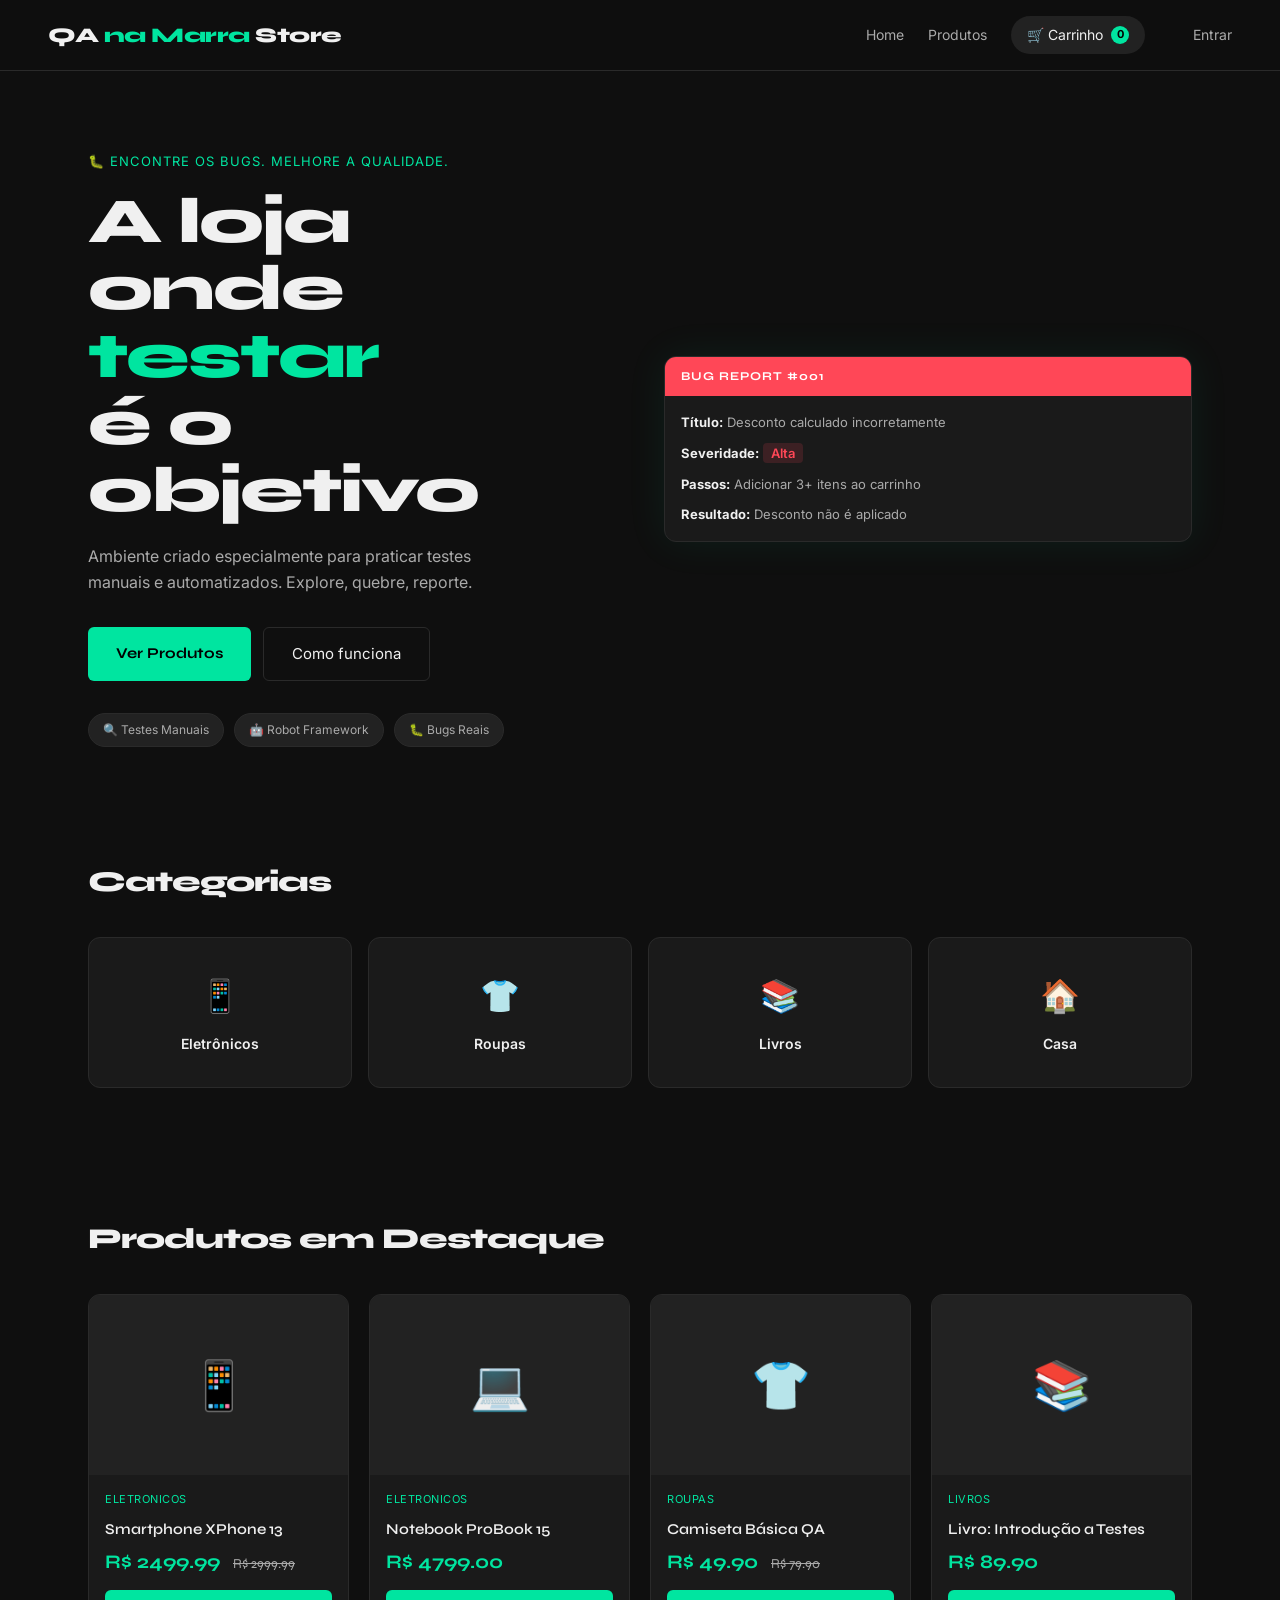
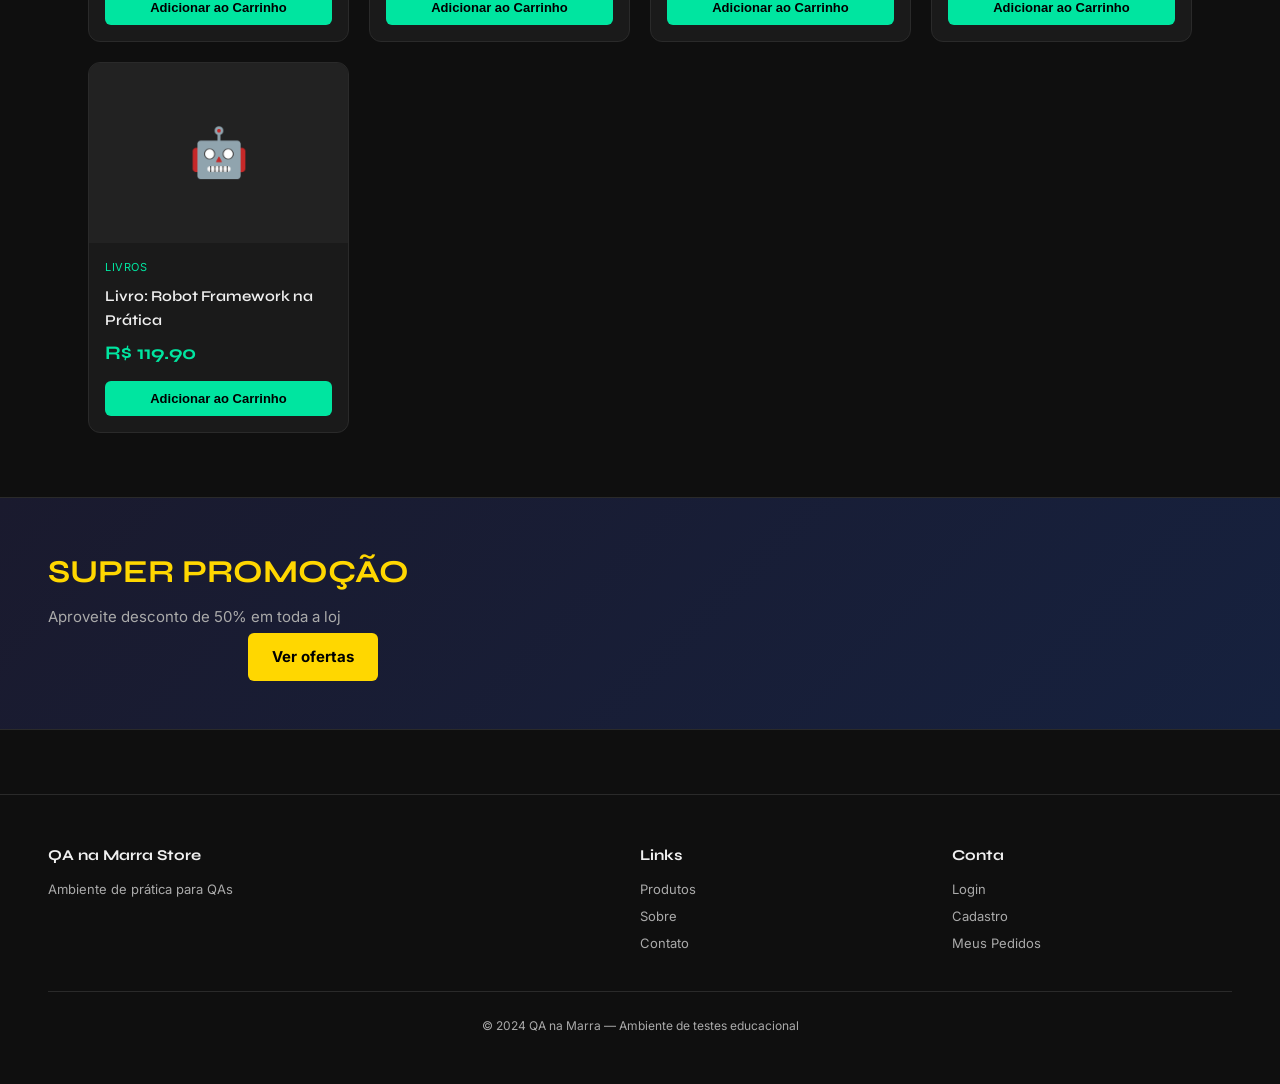
==== pages/index.html @ 7d09a41e "Initial commit: QA na Marra Store project" ====
<!DOCTYPE html>
<html lang="pt-BR">
<head>
  <meta charset="UTF-8" />
  <meta name="viewport" content="width=device-width, initial-scale=1.0"/>
  <title>QA na Marra Store</title>
  <link rel="stylesheet" href="../css/style.css" />
  <link href="https://fonts.googleapis.com/css2?family=Syne:wght@400;600;700;800&family=Inter:wght@300;400;500;600&display=swap" rel="stylesheet"/>
</head>
<body>

<!-- NAVBAR -->
<nav class="navbar">
  <a href="index.html" class="logo">QA <span>na Marra</span> Store</a>
  <div class="nav-links">
    <a href="index.html">Home</a>
    <a href="produtos.html">Produtos</a>
    <a href="carrinho.html" class="cart-link">🛒 Carrinho <span class="cart-count" id="cartCount">0</span></a>
    <span id="navUser"></span>
    <a href="login.html" id="navLogin">Entrar</a>
    <a href="#" id="navLogout" style="display:none" onclick="logout()">Sair</a>
  </div>
</nav>

<!-- HERO -->
<section class="hero">
  <div class="hero-inner">
    <p class="hero-eyebrow">🐛 Encontre os bugs. Melhore a qualidade.</p>
    <h1>A loja onde <em>testar</em><br/>é o objetivo</h1>
    <p class="hero-sub">Ambiente criado especialmente para praticar testes manuais e automatizados. Explore, quebre, reporte.</p>
    <div class="hero-actions">
      <a href="produtos.html" class="btn-primary">Ver Produtos</a>
      <a href="sobre.html" class="btn-ghost">Como funciona</a>
    </div>
    <div class="hero-badges">
      <span>🔍 Testes Manuais</span>
      <span>🤖 Robot Framework</span>
      <span>🐛 Bugs Reais</span>
    </div>
  </div>
  <div class="hero-visual">
    <div class="bug-card">
      <div class="bug-header">BUG REPORT #001</div>
      <div class="bug-body">
        <p><strong>Título:</strong> Desconto calculado incorretamente</p>
        <p><strong>Severidade:</strong> <span class="sev-high">Alta</span></p>
        <p><strong>Passos:</strong> Adicionar 3+ itens ao carrinho</p>
        <p><strong>Resultado:</strong> Desconto não é aplicado</p>
      </div>
    </div>
  </div>
</section>

<!-- CATEGORIAS -->
<section class="section categories-section">
  <h2>Categorias</h2>
  <div class="categories-grid">
    <a href="produtos.html?cat=eletronicos" class="cat-card">
      <span class="cat-icon">📱</span>
      <span>Eletrônicos</span>
    </a>
    <a href="produtos.html?cat=roupas" class="cat-card">
      <span class="cat-icon">👕</span>
      <span>Roupas</span>
    </a>
    <a href="produtos.html?cat=livros" class="cat-card">
      <span class="cat-icon">📚</span>
      <span>Livros</span>
    </a>
    <a href="produtos.html?cat=casa" class="cat-card">
      <span class="cat-icon">🏠</span>
      <span>Casa</span>
    </a>
  </div>
</section>

<!-- PRODUTOS EM DESTAQUE -->
<section class="section">
  <h2>Produtos em Destaque</h2>
  <div class="products-grid" id="featuredProducts"></div>
</section>

<!-- BANNER PROMOÇÃO (bug visual aqui) -->
<section class="promo-banner">
  <div class="promo-inner">
    <h3>SUPER PROMOÇÃO</h3>
    <!-- BUG: texto cortado e botão fora do lugar -->
    <p>Aproveite desconto de 50% em toda a loj</p>
    <a href="produtos.html" class="btn-promo" style="margin-top:-20px; margin-left:200px;">Ver ofertas</a>
  </div>
</section>

<!-- FOOTER -->
<footer class="footer">
  <div class="footer-inner">
    <div>
      <strong>QA na Marra Store</strong>
      <p>Ambiente de prática para QAs</p>
    </div>
    <div>
      <strong>Links</strong>
      <a href="produtos.html">Produtos</a>
      <a href="sobre.html">Sobre</a>
      <a href="contato.html">Contato</a>
    </div>
    <div>
      <strong>Conta</strong>
      <a href="login.html">Login</a>
      <a href="cadastro.html">Cadastro</a>
      <a href="pedidos.html">Meus Pedidos</a>
    </div>
  </div>
  <p class="footer-copy">© 2024 QA na Marra — Ambiente de testes educacional</p>
</footer>

<script src="../js/data.js"></script>
<script src="../js/app.js"></script>
<script>
  renderFeaturedProducts();
  updateCartCount();
  updateNav();
</script>
</body>
</html>
---- css/style.css ----
/* ===== TOKENS ===== */
:root {
  --bg: #0f0f0f;
  --bg2: #181818;
  --bg3: #222222;
  --accent: #00e5a0;
  --accent2: #ff4757;
  --text: #f0f0f0;
  --text2: #aaaaaa;
  --border: #2a2a2a;
  --card: #1a1a1a;
  --font-display: 'Syne', sans-serif;
  --font-body: 'Inter', sans-serif;
  --radius: 12px;
  --radius-sm: 6px;
}

* { margin: 0; padding: 0; box-sizing: border-box; }

body {
  background: var(--bg);
  color: var(--text);
  font-family: var(--font-body);
  font-size: 15px;
  line-height: 1.6;
}

a { color: inherit; text-decoration: none; }

/* ===== NAVBAR ===== */
.navbar {
  display: flex;
  justify-content: space-between;
  align-items: center;
  padding: 16px 48px;
  background: rgba(15,15,15,0.95);
  backdrop-filter: blur(12px);
  border-bottom: 1px solid var(--border);
  position: sticky;
  top: 0;
  z-index: 100;
}

.logo {
  font-family: var(--font-display);
  font-weight: 800;
  font-size: 1.3rem;
  letter-spacing: -0.5px;
}
.logo span { color: var(--accent); }

.nav-links {
  display: flex;
  align-items: center;
  gap: 24px;
  font-size: 14px;
}

.nav-links a { color: var(--text2); transition: color 0.2s; }
.nav-links a:hover { color: var(--accent); }

.cart-link {
  background: var(--bg3);
  padding: 8px 16px;
  border-radius: 999px;
  display: flex;
  align-items: center;
  gap: 8px;
  color: var(--text) !important;
}

.cart-count {
  background: var(--accent);
  color: #000;
  font-weight: 700;
  font-size: 11px;
  width: 18px;
  height: 18px;
  border-radius: 50%;
  display: flex;
  align-items: center;
  justify-content: center;
}

/* ===== HERO ===== */
.hero {
  display: grid;
  grid-template-columns: 1fr 1fr;
  gap: 48px;
  padding: 80px 48px;
  min-height: 80vh;
  align-items: center;
  max-width: 1200px;
  margin: 0 auto;
}

.hero-eyebrow {
  font-size: 13px;
  color: var(--accent);
  letter-spacing: 1px;
  text-transform: uppercase;
  margin-bottom: 16px;
}

.hero h1 {
  font-family: var(--font-display);
  font-size: clamp(2.5rem, 5vw, 4rem);
  font-weight: 800;
  line-height: 1.05;
  letter-spacing: -2px;
  margin-bottom: 20px;
}

.hero h1 em {
  font-style: normal;
  color: var(--accent);
  position: relative;
}

.hero-sub {
  color: var(--text2);
  font-size: 1rem;
  max-width: 440px;
  margin-bottom: 32px;
}

.hero-actions {
  display: flex;
  gap: 12px;
  margin-bottom: 32px;
}

.btn-primary {
  background: var(--accent);
  color: #000;
  font-weight: 700;
  font-family: var(--font-display);
  padding: 14px 28px;
  border-radius: var(--radius-sm);
  transition: opacity 0.2s;
  border: none;
  cursor: pointer;
  font-size: 15px;
  display: inline-block;
}
.btn-primary:hover { opacity: 0.85; }

.btn-ghost {
  border: 1px solid var(--border);
  color: var(--text);
  padding: 14px 28px;
  border-radius: var(--radius-sm);
  transition: border-color 0.2s;
  font-size: 15px;
}
.btn-ghost:hover { border-color: var(--accent); color: var(--accent); }

.hero-badges {
  display: flex;
  gap: 10px;
  flex-wrap: wrap;
}
.hero-badges span {
  font-size: 12px;
  background: var(--bg3);
  border: 1px solid var(--border);
  padding: 6px 14px;
  border-radius: 999px;
  color: var(--text2);
}

/* BUG CARD */
.bug-card {
  background: var(--card);
  border: 1px solid var(--border);
  border-radius: var(--radius);
  overflow: hidden;
  font-size: 13px;
  box-shadow: 0 0 40px rgba(0,229,160,0.08);
}
.bug-header {
  background: var(--accent2);
  color: white;
  font-family: var(--font-display);
  font-weight: 700;
  padding: 10px 16px;
  font-size: 12px;
  letter-spacing: 1px;
}
.bug-body {
  padding: 16px;
  display: flex;
  flex-direction: column;
  gap: 10px;
}
.bug-body p { color: var(--text2); }
.bug-body strong { color: var(--text); }
.sev-high {
  background: rgba(255,71,87,0.15);
  color: var(--accent2);
  padding: 2px 8px;
  border-radius: 4px;
  font-weight: 600;
}

/* ===== SECTIONS ===== */
.section {
  padding: 64px 48px;
  max-width: 1200px;
  margin: 0 auto;
}

.section h2 {
  font-family: var(--font-display);
  font-weight: 800;
  font-size: 1.8rem;
  letter-spacing: -1px;
  margin-bottom: 32px;
}

/* CATEGORIES */
.categories-section { padding-top: 32px; }
.categories-grid {
  display: grid;
  grid-template-columns: repeat(4, 1fr);
  gap: 16px;
}

.cat-card {
  background: var(--card);
  border: 1px solid var(--border);
  border-radius: var(--radius);
  padding: 32px 16px;
  text-align: center;
  display: flex;
  flex-direction: column;
  align-items: center;
  gap: 12px;
  transition: border-color 0.2s, transform 0.2s;
  cursor: pointer;
}
.cat-card:hover { border-color: var(--accent); transform: translateY(-4px); }
.cat-icon { font-size: 2rem; }
.cat-card span:last-child { font-weight: 600; font-size: 14px; }

/* PRODUCTS GRID */
.products-grid {
  display: grid;
  grid-template-columns: repeat(auto-fill, minmax(240px, 1fr));
  gap: 20px;
}

.product-card {
  background: var(--card);
  border: 1px solid var(--border);
  border-radius: var(--radius);
  overflow: hidden;
  transition: border-color 0.2s, transform 0.2s;
  cursor: pointer;
}
.product-card:hover { border-color: var(--accent); transform: translateY(-4px); }

.product-img {
  width: 100%;
  height: 180px;
  object-fit: cover;
  background: var(--bg3);
  display: flex;
  align-items: center;
  justify-content: center;
  font-size: 3rem;
}

.product-info { padding: 16px; }
.product-name {
  font-weight: 600;
  font-size: 15px;
  margin-bottom: 6px;
  font-family: var(--font-display);
}
.product-cat {
  font-size: 11px;
  color: var(--accent);
  text-transform: uppercase;
  letter-spacing: 0.5px;
  margin-bottom: 8px;
}
.product-price {
  font-size: 1.2rem;
  font-weight: 700;
  color: var(--accent);
  font-family: var(--font-display);
  margin-bottom: 12px;
}
.product-price .old-price {
  font-size: 0.85rem;
  color: var(--text2);
  text-decoration: line-through;
  font-weight: 400;
  margin-left: 8px;
}

.btn-add-cart {
  width: 100%;
  background: var(--accent);
  color: #000;
  font-weight: 700;
  padding: 10px;
  border: none;
  border-radius: var(--radius-sm);
  cursor: pointer;
  font-size: 13px;
  transition: opacity 0.2s;
}
.btn-add-cart:hover { opacity: 0.85; }

/* PROMO BANNER - com bugs visuais propositais */
.promo-banner {
  background: linear-gradient(135deg, #1a1a2e, #16213e);
  border-top: 1px solid var(--border);
  border-bottom: 1px solid var(--border);
  padding: 48px;
  overflow: hidden; /* bug: botão vai ficar cortado */
}
.promo-inner {
  max-width: 1200px;
  margin: 0 auto;
}
.promo-inner h3 {
  font-family: var(--font-display);
  font-size: 2rem;
  color: #ffd700;
  margin-bottom: 8px;
}
.promo-inner p { color: var(--text2); margin-bottom: 16px; }
.btn-promo {
  display: inline-block;
  background: #ffd700;
  color: #000;
  font-weight: 700;
  padding: 12px 24px;
  border-radius: var(--radius-sm);
}

/* ===== FORMS ===== */
.form-page {
  min-height: 80vh;
  display: flex;
  align-items: center;
  justify-content: center;
  padding: 48px;
}

.form-card {
  background: var(--card);
  border: 1px solid var(--border);
  border-radius: var(--radius);
  padding: 40px;
  width: 100%;
  max-width: 420px;
}

.form-card h2 {
  font-family: var(--font-display);
  font-size: 1.8rem;
  font-weight: 800;
  letter-spacing: -1px;
  margin-bottom: 8px;
}

.form-card p { color: var(--text2); margin-bottom: 28px; font-size: 14px; }

.form-group {
  margin-bottom: 16px;
}

.form-group label {
  display: block;
  font-size: 13px;
  font-weight: 500;
  margin-bottom: 6px;
  color: var(--text2);
}

.form-group input,
.form-group select,
.form-group textarea {
  width: 100%;
  background: var(--bg3);
  border: 1px solid var(--border);
  border-radius: var(--radius-sm);
  padding: 12px 14px;
  color: var(--text);
  font-family: var(--font-body);
  font-size: 14px;
  outline: none;
  transition: border-color 0.2s;
}

.form-group input:focus,
.form-group select:focus {
  border-color: var(--accent);
}

.form-btn {
  width: 100%;
  background: var(--accent);
  color: #000;
  font-weight: 700;
  font-family: var(--font-display);
  padding: 14px;
  border: none;
  border-radius: var(--radius-sm);
  cursor: pointer;
  font-size: 15px;
  margin-top: 8px;
  transition: opacity 0.2s;
}
.form-btn:hover { opacity: 0.85; }

.form-link {
  text-align: center;
  margin-top: 20px;
  font-size: 13px;
  color: var(--text2);
}
.form-link a { color: var(--accent); }

.form-error {
  background: rgba(255,71,87,0.1);
  border: 1px solid rgba(255,71,87,0.3);
  color: var(--accent2);
  padding: 10px 14px;
  border-radius: var(--radius-sm);
  font-size: 13px;
  margin-bottom: 16px;
  display: none;
}

.form-success {
  background: rgba(0,229,160,0.1);
  border: 1px solid rgba(0,229,160,0.3);
  color: var(--accent);
  padding: 10px 14px;
  border-radius: var(--radius-sm);
  font-size: 13px;
  margin-bottom: 16px;
  display: none;
}

/* ===== CART ===== */
.cart-page {
  max-width: 1000px;
  margin: 0 auto;
  padding: 48px;
}

.cart-page h1 {
  font-family: var(--font-display);
  font-size: 2rem;
  font-weight: 800;
  letter-spacing: -1px;
  margin-bottom: 32px;
}

.cart-table {
  width: 100%;
  border-collapse: collapse;
}

.cart-table th {
  text-align: left;
  padding: 12px 16px;
  border-bottom: 1px solid var(--border);
  color: var(--text2);
  font-size: 13px;
  font-weight: 500;
}

.cart-table td {
  padding: 16px;
  border-bottom: 1px solid var(--border);
  vertical-align: middle;
}

.cart-item-name { font-weight: 600; }
.cart-item-price { color: var(--accent); font-weight: 600; }

.qty-control {
  display: flex;
  align-items: center;
  gap: 10px;
}

.qty-btn {
  background: var(--bg3);
  border: 1px solid var(--border);
  color: var(--text);
  width: 30px;
  height: 30px;
  border-radius: var(--radius-sm);
  cursor: pointer;
  font-size: 16px;
  display: flex;
  align-items: center;
  justify-content: center;
}

.btn-remove {
  background: none;
  border: none;
  color: var(--accent2);
  cursor: pointer;
  font-size: 18px;
}

.cart-summary {
  background: var(--card);
  border: 1px solid var(--border);
  border-radius: var(--radius);
  padding: 24px;
  margin-top: 24px;
}

.cart-summary-row {
  display: flex;
  justify-content: space-between;
  margin-bottom: 12px;
  font-size: 14px;
}

.cart-summary-row.total {
  font-family: var(--font-display);
  font-weight: 800;
  font-size: 1.2rem;
  border-top: 1px solid var(--border);
  padding-top: 12px;
  margin-top: 4px;
}

/* ===== PRODUTO DETALHE ===== */
.product-detail {
  display: grid;
  grid-template-columns: 1fr 1fr;
  gap: 48px;
  max-width: 1000px;
  margin: 0 auto;
  padding: 48px;
  align-items: start;
}

.product-detail-img {
  background: var(--card);
  border: 1px solid var(--border);
  border-radius: var(--radius);
  height: 360px;
  display: flex;
  align-items: center;
  justify-content: center;
  font-size: 6rem;
}

.product-detail-info h1 {
  font-family: var(--font-display);
  font-size: 1.8rem;
  font-weight: 800;
  letter-spacing: -1px;
  margin-bottom: 8px;
}

.product-detail-price {
  font-family: var(--font-display);
  font-size: 2rem;
  font-weight: 800;
  color: var(--accent);
  margin: 16px 0;
}

.product-detail-desc {
  color: var(--text2);
  font-size: 14px;
  margin-bottom: 24px;
  line-height: 1.8;
}

.qty-selector {
  display: flex;
  align-items: center;
  gap: 12px;
  margin-bottom: 20px;
}

.qty-selector label { font-size: 13px; color: var(--text2); }
.qty-selector input {
  width: 60px;
  text-align: center;
  background: var(--bg3);
  border: 1px solid var(--border);
  border-radius: var(--radius-sm);
  padding: 8px;
  color: var(--text);
  font-size: 14px;
}

/* ===== ADMIN ===== */
.admin-layout {
  display: grid;
  grid-template-columns: 220px 1fr;
  min-height: 100vh;
}

.admin-sidebar {
  background: var(--bg2);
  border-right: 1px solid var(--border);
  padding: 32px 0;
}

.admin-sidebar .logo {
  display: block;
  padding: 0 24px 24px;
  border-bottom: 1px solid var(--border);
  margin-bottom: 16px;
}

.admin-nav a {
  display: block;
  padding: 12px 24px;
  color: var(--text2);
  font-size: 14px;
  transition: background 0.2s, color 0.2s;
}
.admin-nav a:hover, .admin-nav a.active {
  background: var(--bg3);
  color: var(--accent);
  border-left: 3px solid var(--accent);
}

.admin-content {
  padding: 40px;
  overflow-y: auto;
}

.admin-content h1 {
  font-family: var(--font-display);
  font-size: 1.8rem;
  font-weight: 800;
  letter-spacing: -1px;
  margin-bottom: 32px;
}

.stats-grid {
  display: grid;
  grid-template-columns: repeat(4, 1fr);
  gap: 16px;
  margin-bottom: 32px;
}

.stat-card {
  background: var(--card);
  border: 1px solid var(--border);
  border-radius: var(--radius);
  padding: 20px;
}

.stat-value {
  font-family: var(--font-display);
  font-size: 1.8rem;
  font-weight: 800;
  color: var(--accent);
}

.stat-label {
  font-size: 12px;
  color: var(--text2);
  margin-top: 4px;
}

.admin-table {
  width: 100%;
  border-collapse: collapse;
  background: var(--card);
  border-radius: var(--radius);
  overflow: hidden;
  border: 1px solid var(--border);
}

.admin-table th {
  background: var(--bg3);
  padding: 12px 16px;
  text-align: left;
  font-size: 12px;
  color: var(--text2);
  text-transform: uppercase;
  letter-spacing: 0.5px;
}

.admin-table td {
  padding: 14px 16px;
  border-bottom: 1px solid var(--border);
  font-size: 13px;
}

.admin-table tr:last-child td { border-bottom: none; }

.badge {
  display: inline-block;
  padding: 3px 10px;
  border-radius: 999px;
  font-size: 11px;
  font-weight: 600;
}
.badge-green { background: rgba(0,229,160,0.15); color: var(--accent); }
.badge-red { background: rgba(255,71,87,0.15); color: var(--accent2); }
.badge-yellow { background: rgba(255,215,0,0.15); color: #ffd700; }

.btn-sm {
  padding: 6px 12px;
  border-radius: var(--radius-sm);
  font-size: 12px;
  font-weight: 600;
  cursor: pointer;
  border: none;
  transition: opacity 0.2s;
}
.btn-sm:hover { opacity: 0.8; }
.btn-edit { background: var(--bg3); color: var(--text); border: 1px solid var(--border); }
.btn-delete { background: rgba(255,71,87,0.15); color: var(--accent2); }

/* ===== PEDIDOS ===== */
.orders-page {
  max-width: 900px;
  margin: 0 auto;
  padding: 48px;
}
.orders-page h1 {
  font-family: var(--font-display);
  font-size: 2rem;
  font-weight: 800;
  letter-spacing: -1px;
  margin-bottom: 32px;
}

.order-card {
  background: var(--card);
  border: 1px solid var(--border);
  border-radius: var(--radius);
  padding: 20px;
  margin-bottom: 16px;
}

.order-header {
  display: flex;
  justify-content: space-between;
  align-items: center;
  margin-bottom: 12px;
}

.order-id { font-family: var(--font-display); font-weight: 700; }
.order-items { color: var(--text2); font-size: 13px; }
.order-total { color: var(--accent); font-weight: 700; font-family: var(--font-display); }

/* ===== ALERT / TOAST ===== */
.toast {
  position: fixed;
  bottom: 24px;
  right: 24px;
  background: var(--accent);
  color: #000;
  font-weight: 700;
  padding: 14px 20px;
  border-radius: var(--radius);
  font-size: 14px;
  z-index: 999;
  transform: translateY(100px);
  opacity: 0;
  transition: all 0.3s;
}
.toast.show { transform: translateY(0); opacity: 1; }

/* ===== PAGE HEADER ===== */
.page-header {
  border-bottom: 1px solid var(--border);
  padding: 40px 48px 32px;
  max-width: 1200px;
  margin: 0 auto;
}
.page-header h1 {
  font-family: var(--font-display);
  font-size: 2rem;
  font-weight: 800;
  letter-spacing: -1px;
}
.page-header p { color: var(--text2); font-size: 14px; margin-top: 6px; }

/* ===== FOOTER ===== */
.footer {
  border-top: 1px solid var(--border);
  padding: 48px;
  margin-top: 64px;
}
.footer-inner {
  display: grid;
  grid-template-columns: 2fr 1fr 1fr;
  gap: 32px;
  max-width: 1200px;
  margin: 0 auto 32px;
}
.footer-inner strong {
  display: block;
  font-family: var(--font-display);
  margin-bottom: 12px;
}
.footer-inner a {
  display: block;
  color: var(--text2);
  font-size: 13px;
  margin-bottom: 6px;
  transition: color 0.2s;
}
.footer-inner a:hover { color: var(--accent); }
.footer-inner p { color: var(--text2); font-size: 13px; }
.footer-copy {
  text-align: center;
  color: var(--text2);
  font-size: 12px;
  max-width: 1200px;
  margin: 0 auto;
  border-top: 1px solid var(--border);
  padding-top: 24px;
}

/* ===== EMPTY STATE ===== */
.empty-state {
  text-align: center;
  padding: 64px 24px;
  color: var(--text2);
}
.empty-state .empty-icon { font-size: 3rem; margin-bottom: 16px; }
.empty-state h3 {
  font-family: var(--font-display);
  font-size: 1.3rem;
  color: var(--text);
  margin-bottom: 8px;
}

/* ===== SEARCH BAR ===== */
.search-bar {
  display: flex;
  gap: 10px;
  margin-bottom: 24px;
}
.search-bar input {
  flex: 1;
  background: var(--bg3);
  border: 1px solid var(--border);
  border-radius: var(--radius-sm);
  padding: 12px 16px;
  color: var(--text);
  font-size: 14px;
  outline: none;
}
.search-bar input:focus { border-color: var(--accent); }
.search-bar button {
  background: var(--accent);
  color: #000;
  font-weight: 700;
  padding: 12px 20px;
  border: none;
  border-radius: var(--radius-sm);
  cursor: pointer;
}

/* CHECKOUT */
.checkout-page {
  display: grid;
  grid-template-columns: 1fr 380px;
  gap: 32px;
  max-width: 1100px;
  margin: 0 auto;
  padding: 48px;
}

.checkout-form h2 {
  font-family: var(--font-display);
  font-weight: 800;
  font-size: 1.4rem;
  letter-spacing: -0.5px;
  margin-bottom: 20px;
}

.checkout-summary {
  background: var(--card);
  border: 1px solid var(--border);
  border-radius: var(--radius);
  padding: 24px;
  height: fit-content;
  position: sticky;
  top: 80px;
}

.checkout-summary h3 {
  font-family: var(--font-display);
  font-weight: 700;
  margin-bottom: 16px;
}

.summary-item {
  display: flex;
  justify-content: space-between;
  font-size: 13px;
  margin-bottom: 10px;
  color: var(--text2);
}

.summary-divider { border: none; border-top: 1px solid var(--border); margin: 12px 0; }

.summary-total {
  display: flex;
  justify-content: space-between;
  font-family: var(--font-display);
  font-weight: 800;
  font-size: 1.1rem;
  color: var(--accent);
}

/* RESPONSIVE */
@media (max-width: 768px) {
  .navbar { padding: 12px 20px; }
  .hero { grid-template-columns: 1fr; padding: 40px 20px; }
  .hero-visual { display: none; }
  .categories-grid { grid-template-columns: repeat(2, 1fr); }
  .section { padding: 40px 20px; }
  .stats-grid { grid-template-columns: repeat(2, 1fr); }
  .admin-layout { grid-template-columns: 1fr; }
  .admin-sidebar { display: none; }
  .product-detail { grid-template-columns: 1fr; padding: 24px; }
  .checkout-page { grid-template-columns: 1fr; padding: 24px; }
  .footer-inner { grid-template-columns: 1fr; }
  .cart-page, .orders-page { padding: 24px 16px; }
}
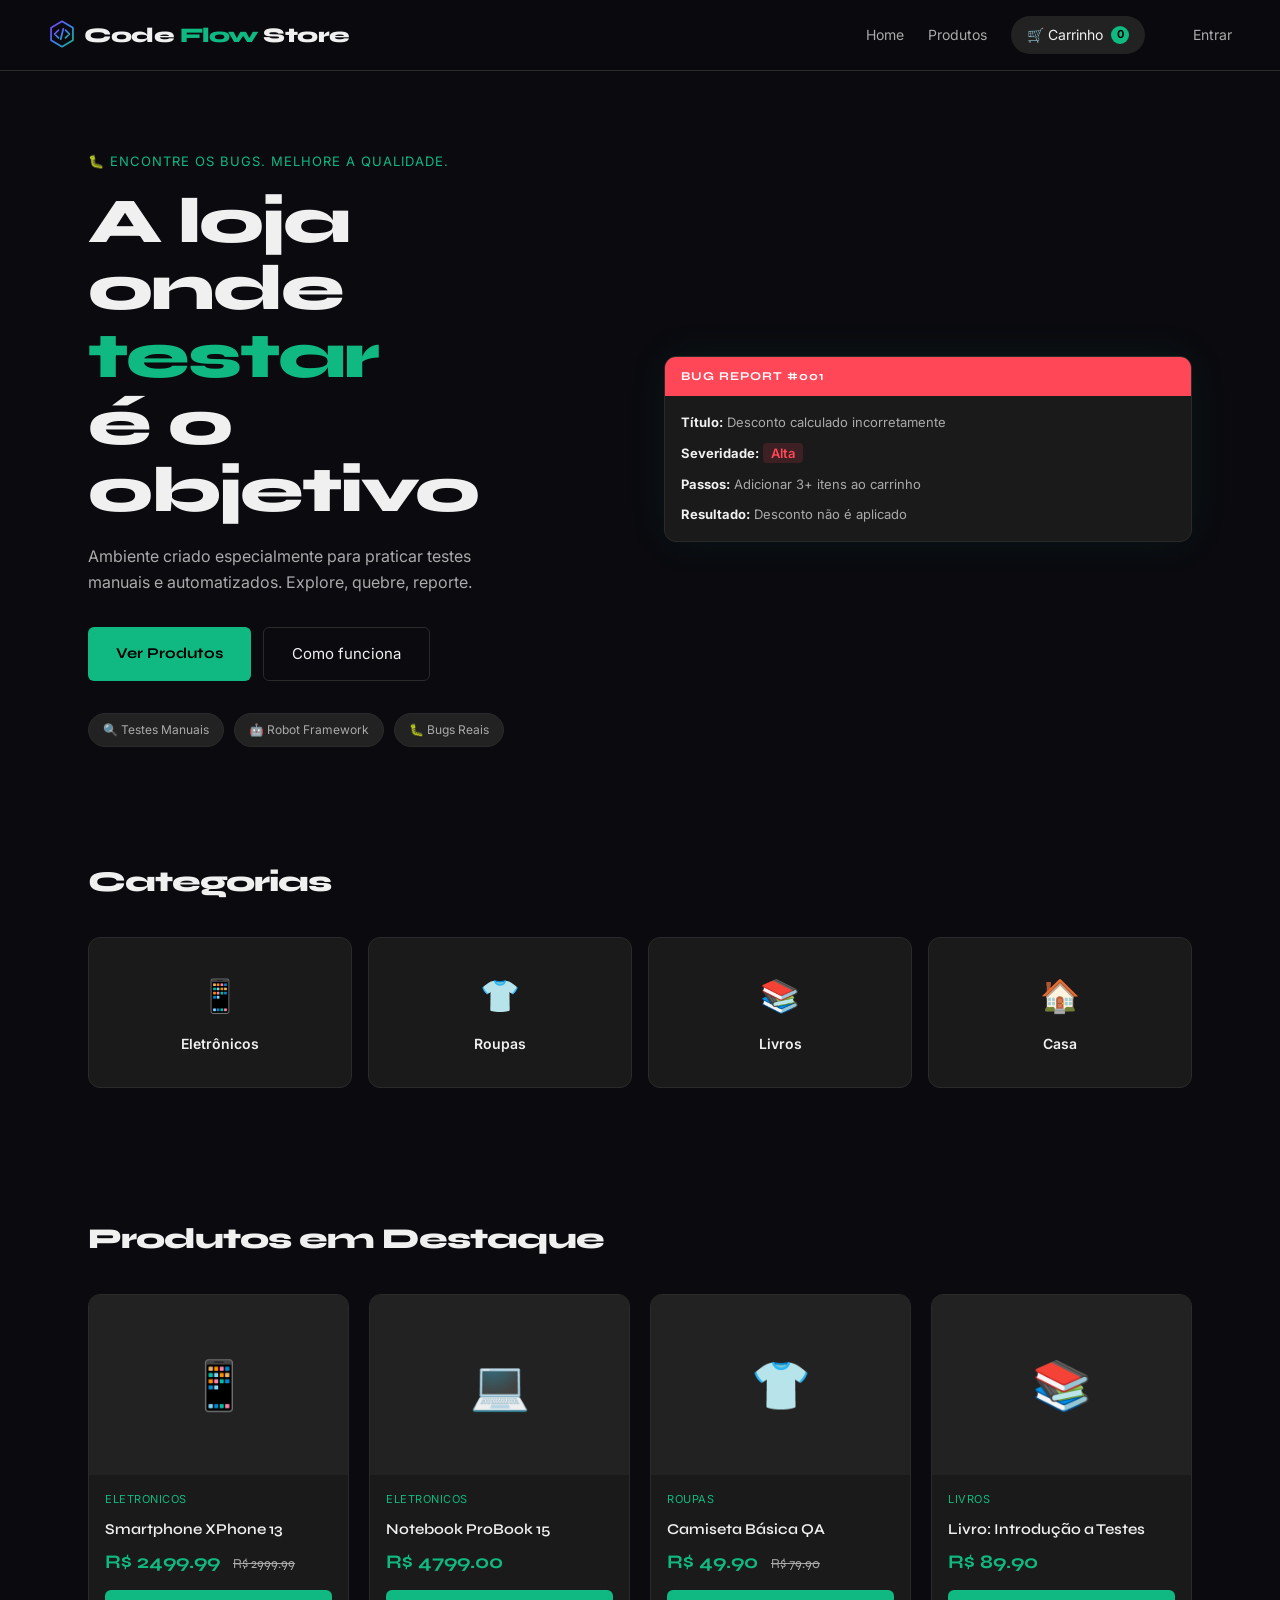
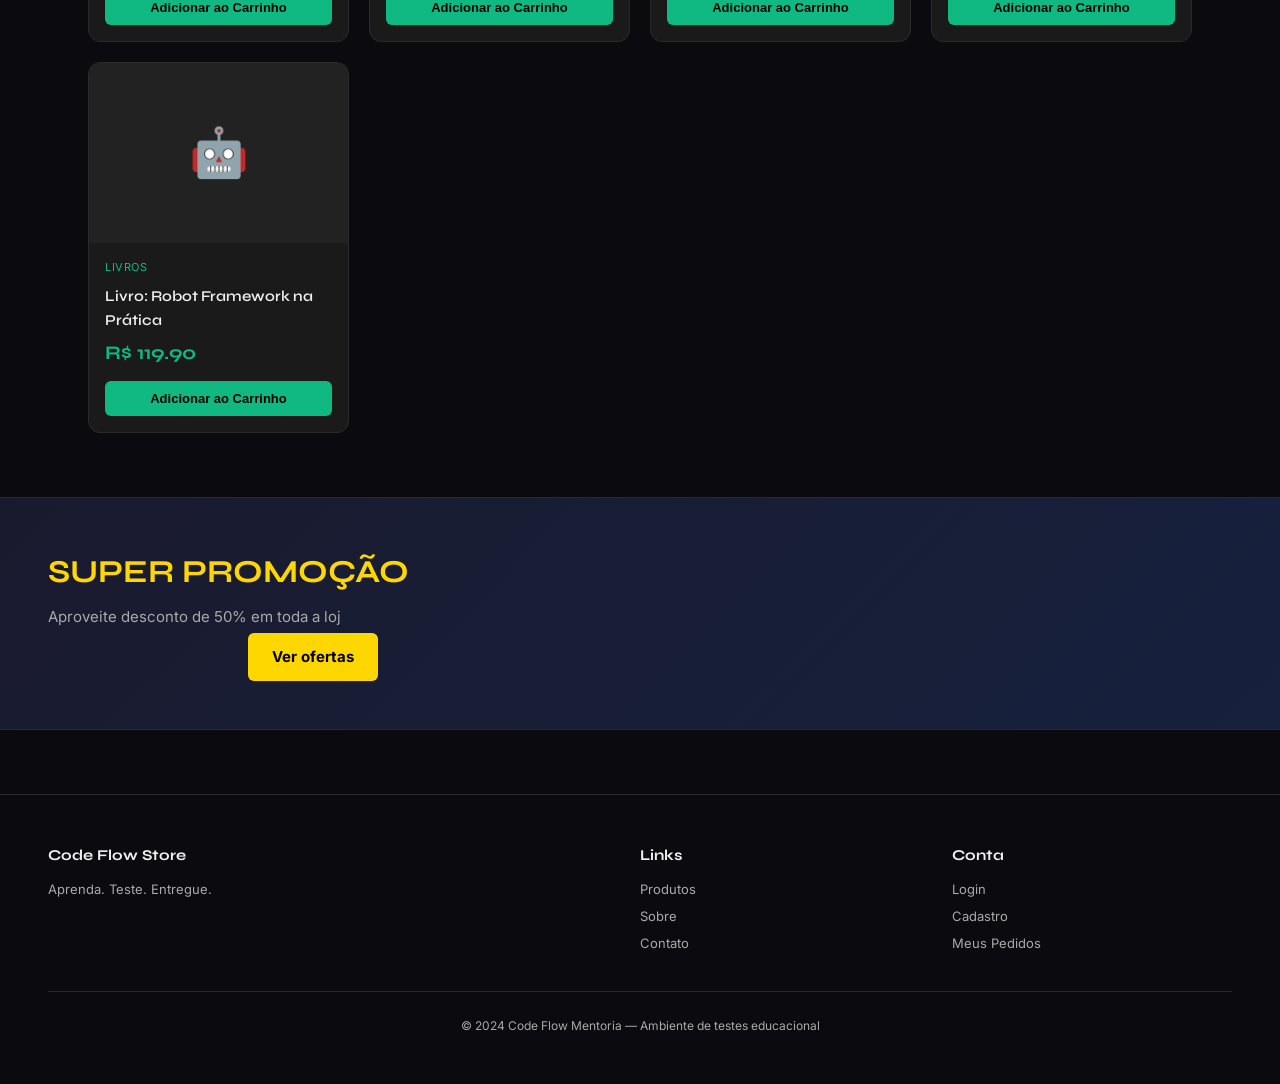
==== commit dd3623d0: "Troca a marca para Code Flow Store / Code Flow Mentoria Atualiza nome, títulos, rodapé, e-mail do ad" ====
--- a/pages/index.html
+++ b/pages/index.html
@@ -3,7 +3,7 @@
 <head>
   <meta charset="UTF-8" />
   <meta name="viewport" content="width=device-width, initial-scale=1.0"/>
-  <title>QA na Marra Store</title>
+  <title>Code Flow Store</title>
   <link rel="stylesheet" href="../css/style.css" />
   <link href="https://fonts.googleapis.com/css2?family=Syne:wght@400;600;700;800&family=Inter:wght@300;400;500;600&display=swap" rel="stylesheet"/>
 </head>
@@ -11,26 +11,26 @@
 
 <!-- NAVBAR -->
 <nav class="navbar">
-  <a href="index.html" class="logo">QA <span>na Marra</span> Store</a>
+  <a data-testid="nav-logo" href="index.html" class="logo"><img class="logo-icon" src="../img/logo.svg" alt=""/>Code <span>Flow</span> Store</a>
   <div class="nav-links">
-    <a href="index.html">Home</a>
-    <a href="produtos.html">Produtos</a>
-    <a href="carrinho.html" class="cart-link">🛒 Carrinho <span class="cart-count" id="cartCount">0</span></a>
-    <span id="navUser"></span>
-    <a href="login.html" id="navLogin">Entrar</a>
-    <a href="#" id="navLogout" style="display:none" onclick="logout()">Sair</a>
+    <a data-testid="nav-home" href="index.html">Home</a>
+    <a data-testid="nav-products" href="produtos.html">Produtos</a>
+    <a data-testid="nav-cart" href="carrinho.html" class="cart-link">🛒 Carrinho <span data-testid="cart-count" class="cart-count" id="cartCount">0</span></a>
+    <span data-testid="nav-user-name" id="navUser"></span>
+    <a data-testid="nav-login" href="login.html" id="navLogin">Entrar</a>
+    <a data-testid="nav-logout" href="#" id="navLogout" style="display:none" onclick="logout()">Sair</a>
   </div>
 </nav>
 
 <!-- HERO -->
-<section class="hero">
+<section data-testid="hero" class="hero">
   <div class="hero-inner">
     <p class="hero-eyebrow">🐛 Encontre os bugs. Melhore a qualidade.</p>
-    <h1>A loja onde <em>testar</em><br/>é o objetivo</h1>
+    <h1 data-testid="hero-title">A loja onde <em>testar</em><br/>é o objetivo</h1>
     <p class="hero-sub">Ambiente criado especialmente para praticar testes manuais e automatizados. Explore, quebre, reporte.</p>
     <div class="hero-actions">
-      <a href="produtos.html" class="btn-primary">Ver Produtos</a>
-      <a href="sobre.html" class="btn-ghost">Como funciona</a>
+      <a data-testid="hero-btn-products" href="produtos.html" class="btn-primary">Ver Produtos</a>
+      <a data-testid="hero-btn-how-it-works" href="sobre.html" class="btn-ghost">Como funciona</a>
     </div>
     <div class="hero-badges">
       <span>🔍 Testes Manuais</span>
@@ -55,19 +55,19 @@
 <section class="section categories-section">
   <h2>Categorias</h2>
   <div class="categories-grid">
-    <a href="produtos.html?cat=eletronicos" class="cat-card">
+    <a data-testid="category-eletronicos" href="produtos.html?cat=eletronicos" class="cat-card">
       <span class="cat-icon">📱</span>
       <span>Eletrônicos</span>
     </a>
-    <a href="produtos.html?cat=roupas" class="cat-card">
+    <a data-testid="category-roupas" href="produtos.html?cat=roupas" class="cat-card">
       <span class="cat-icon">👕</span>
       <span>Roupas</span>
     </a>
-    <a href="produtos.html?cat=livros" class="cat-card">
+    <a data-testid="category-livros" href="produtos.html?cat=livros" class="cat-card">
       <span class="cat-icon">📚</span>
       <span>Livros</span>
     </a>
-    <a href="produtos.html?cat=casa" class="cat-card">
+    <a data-testid="category-casa" href="produtos.html?cat=casa" class="cat-card">
       <span class="cat-icon">🏠</span>
       <span>Casa</span>
     </a>
@@ -77,16 +77,16 @@
 <!-- PRODUTOS EM DESTAQUE -->
 <section class="section">
   <h2>Produtos em Destaque</h2>
-  <div class="products-grid" id="featuredProducts"></div>
+  <div data-testid="featured-products" class="products-grid" id="featuredProducts"></div>
 </section>
 
 <!-- BANNER PROMOÇÃO (bug visual aqui) -->
-<section class="promo-banner">
+<section data-testid="promo-banner" class="promo-banner">
   <div class="promo-inner">
     <h3>SUPER PROMOÇÃO</h3>
     <!-- BUG: texto cortado e botão fora do lugar -->
-    <p>Aproveite desconto de 50% em toda a loj</p>
-    <a href="produtos.html" class="btn-promo" style="margin-top:-20px; margin-left:200px;">Ver ofertas</a>
+    <p data-testid="promo-banner-text">Aproveite desconto de 50% em toda a loj</p>
+    <a data-testid="promo-banner-btn" href="produtos.html" class="btn-promo" style="margin-top:-20px; margin-left:200px;">Ver ofertas</a>
   </div>
 </section>
 
@@ -94,23 +94,23 @@
 <footer class="footer">
   <div class="footer-inner">
     <div>
-      <strong>QA na Marra Store</strong>
-      <p>Ambiente de prática para QAs</p>
+      <strong>Code Flow Store</strong>
+      <p>Aprenda. Teste. Entregue.</p>
     </div>
     <div>
       <strong>Links</strong>
-      <a href="produtos.html">Produtos</a>
-      <a href="sobre.html">Sobre</a>
-      <a href="contato.html">Contato</a>
+      <a data-testid="footer-link-products" href="produtos.html">Produtos</a>
+      <a data-testid="footer-link-about" href="sobre.html">Sobre</a>
+      <a data-testid="footer-link-contact" href="contato.html">Contato</a>
     </div>
     <div>
       <strong>Conta</strong>
-      <a href="login.html">Login</a>
-      <a href="cadastro.html">Cadastro</a>
-      <a href="pedidos.html">Meus Pedidos</a>
+      <a data-testid="footer-link-login" href="login.html">Login</a>
+      <a data-testid="footer-link-register" href="cadastro.html">Cadastro</a>
+      <a data-testid="footer-link-orders" href="pedidos.html">Meus Pedidos</a>
     </div>
   </div>
-  <p class="footer-copy">© 2024 QA na Marra — Ambiente de testes educacional</p>
+  <p class="footer-copy">© 2024 Code Flow Mentoria — Ambiente de testes educacional</p>
 </footer>
 
 <script src="../js/data.js"></script>
--- a/css/style.css
+++ b/css/style.css
@@ -1,9 +1,11 @@
 /* ===== TOKENS ===== */
 :root {
-  --bg: #0f0f0f;
+  --bg: #0a0a0f;
   --bg2: #181818;
   --bg3: #222222;
-  --accent: #00e5a0;
+  --accent: #10B981;
+  --purple: #7C3AED;
+  --blue: #3B82F6;
   --accent2: #ff4757;
   --text: #f0f0f0;
   --text2: #aaaaaa;
@@ -33,7 +35,7 @@
   justify-content: space-between;
   align-items: center;
   padding: 16px 48px;
-  background: rgba(15,15,15,0.95);
+  background: rgba(10,10,15,0.95);
   backdrop-filter: blur(12px);
   border-bottom: 1px solid var(--border);
   position: sticky;
@@ -48,6 +50,7 @@
   letter-spacing: -0.5px;
 }
 .logo span { color: var(--accent); }
+.logo-icon { width: 28px; height: 28px; vertical-align: middle; margin-right: 8px; position: relative; top: -2px; }
 
 .nav-links {
   display: flex;
@@ -176,7 +179,7 @@
   border-radius: var(--radius);
   overflow: hidden;
   font-size: 13px;
-  box-shadow: 0 0 40px rgba(0,229,160,0.08);
+  box-shadow: 0 0 40px rgba(16,185,129,0.08);
 }
 .bug-header {
   background: var(--accent2);
@@ -438,8 +441,8 @@
 }
 
 .form-success {
-  background: rgba(0,229,160,0.1);
-  border: 1px solid rgba(0,229,160,0.3);
+  background: rgba(16,185,129,0.1);
+  border: 1px solid rgba(16,185,129,0.3);
   color: var(--accent);
   padding: 10px 14px;
   border-radius: var(--radius-sm);
@@ -709,7 +712,7 @@
   font-size: 11px;
   font-weight: 600;
 }
-.badge-green { background: rgba(0,229,160,0.15); color: var(--accent); }
+.badge-green { background: rgba(16,185,129,0.15); color: var(--accent); }
 .badge-red { background: rgba(255,71,87,0.15); color: var(--accent2); }
 .badge-yellow { background: rgba(255,215,0,0.15); color: #ffd700; }
 
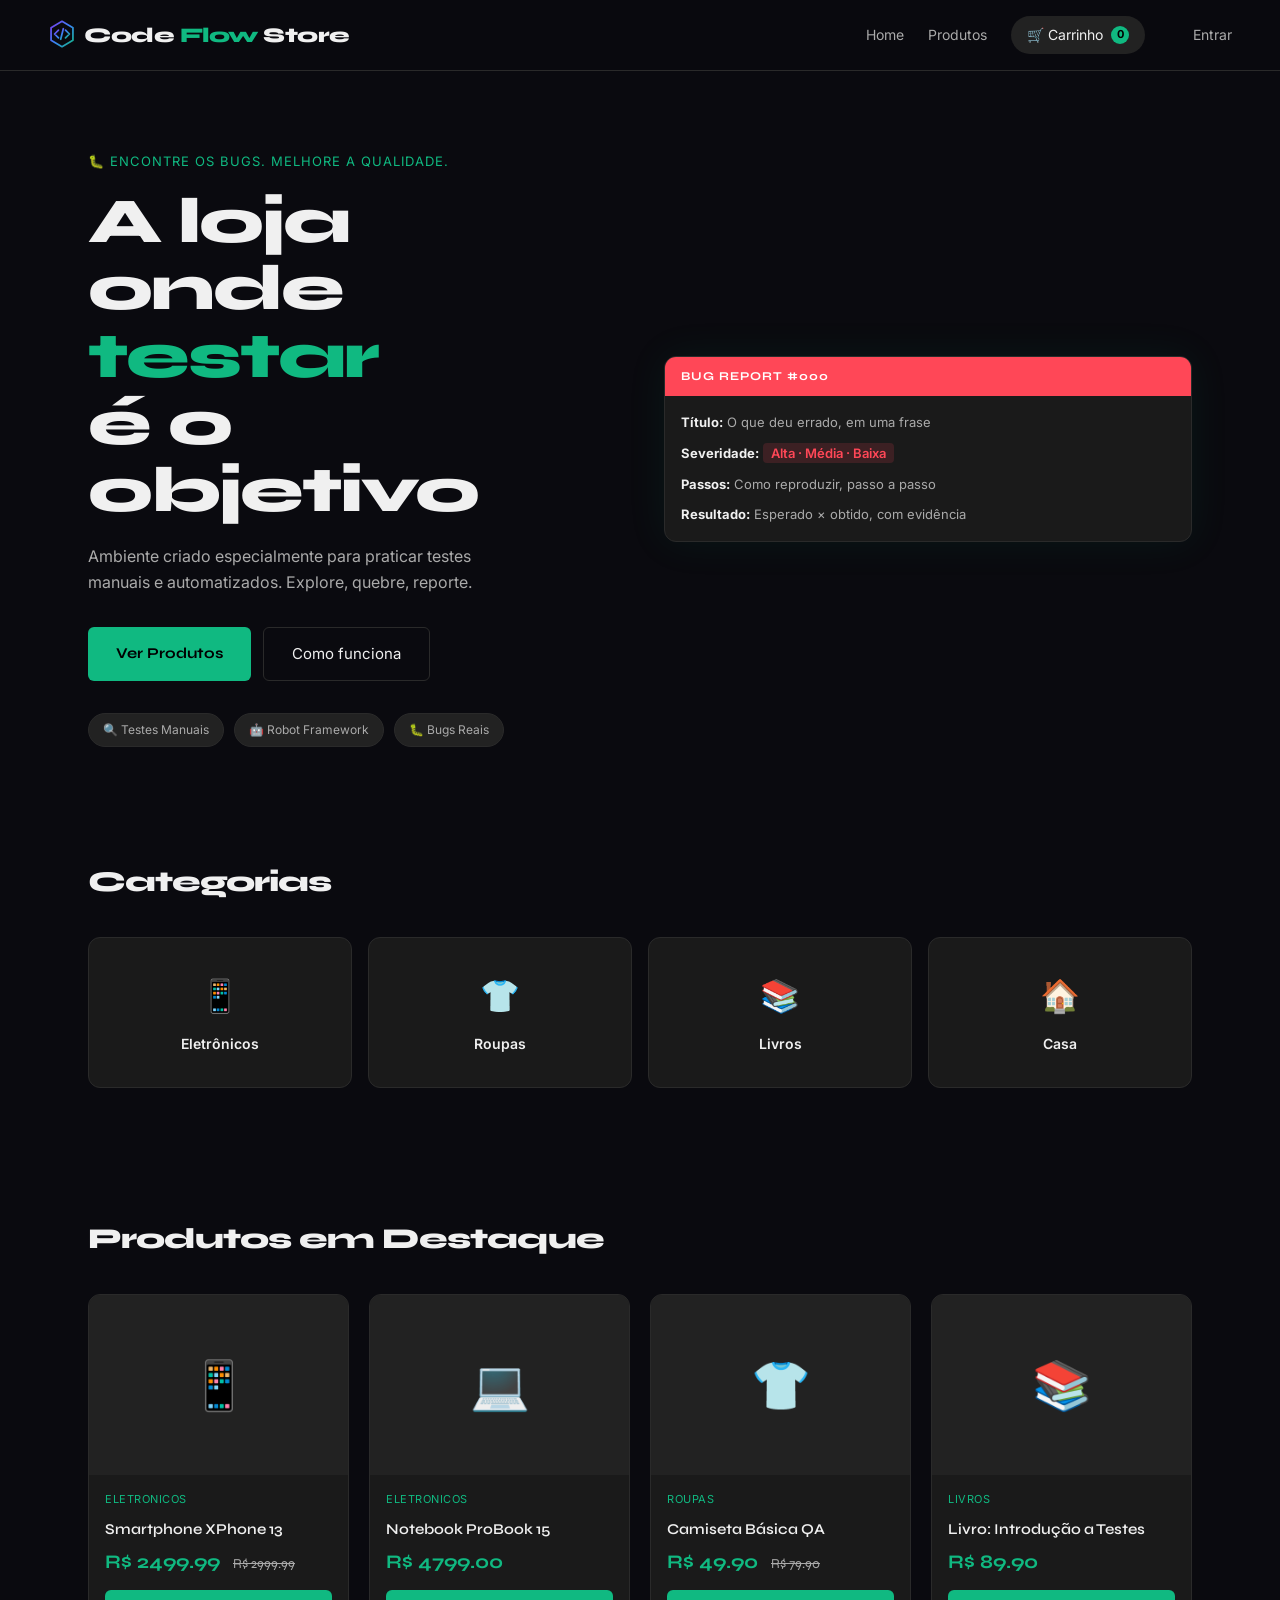
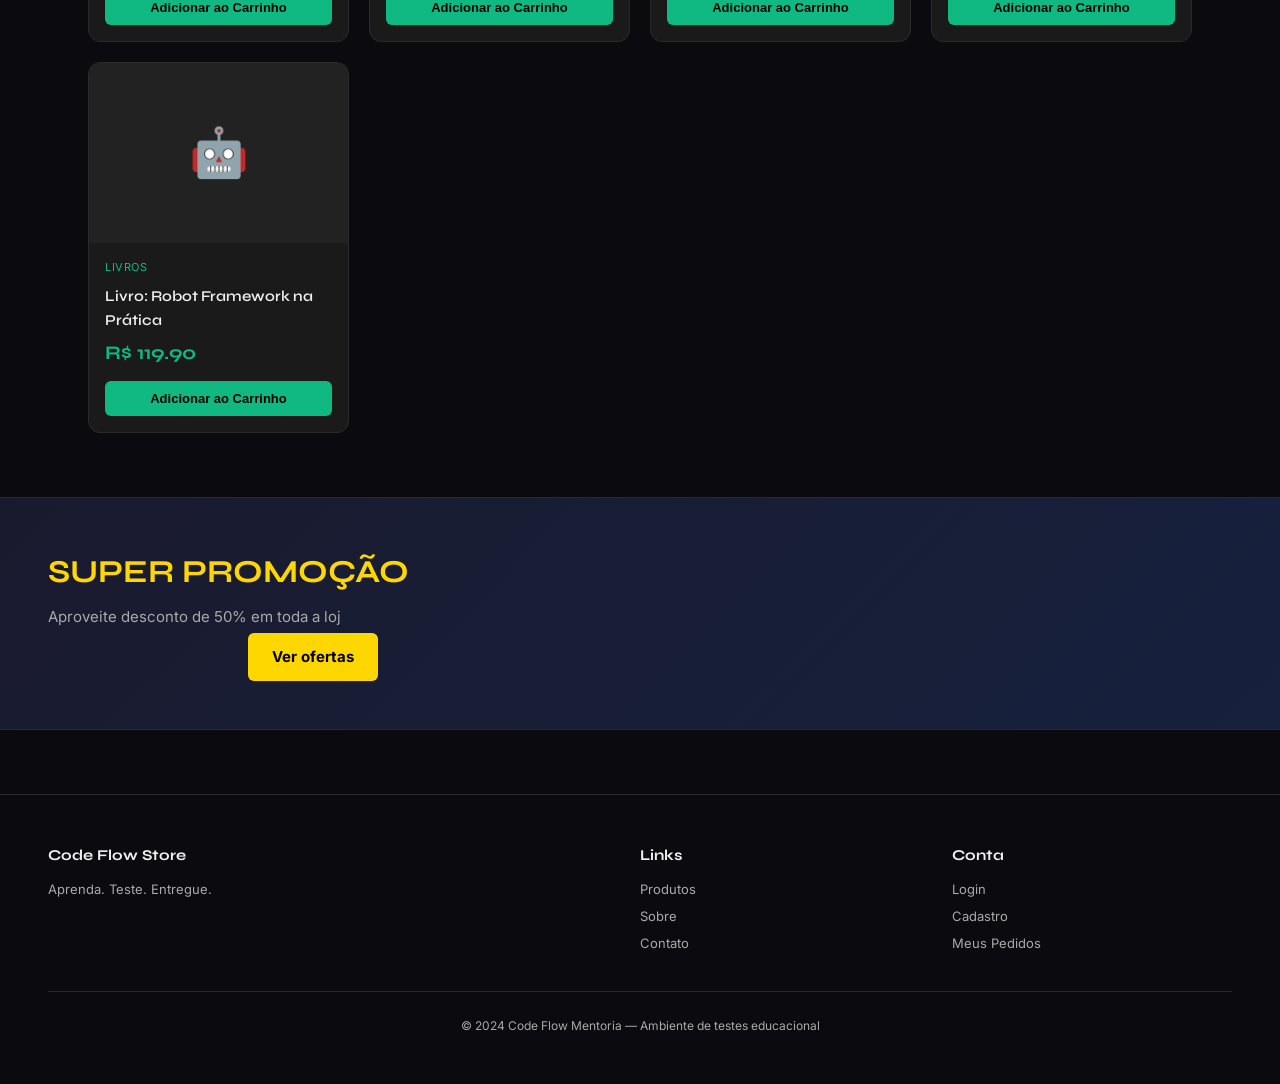
==== commit 8662fa5b: "Troca o card de bug report da Home por um modelo genérico O card descrevia o bug real do desconto no" ====
--- a/pages/index.html
+++ b/pages/index.html
@@ -40,12 +40,12 @@
   </div>
   <div class="hero-visual">
     <div class="bug-card">
-      <div class="bug-header">BUG REPORT #001</div>
+      <div class="bug-header">BUG REPORT #000</div>
       <div class="bug-body">
-        <p><strong>Título:</strong> Desconto calculado incorretamente</p>
-        <p><strong>Severidade:</strong> <span class="sev-high">Alta</span></p>
-        <p><strong>Passos:</strong> Adicionar 3+ itens ao carrinho</p>
-        <p><strong>Resultado:</strong> Desconto não é aplicado</p>
+        <p><strong>Título:</strong> O que deu errado, em uma frase</p>
+        <p><strong>Severidade:</strong> <span class="sev-high">Alta · Média · Baixa</span></p>
+        <p><strong>Passos:</strong> Como reproduzir, passo a passo</p>
+        <p><strong>Resultado:</strong> Esperado × obtido, com evidência</p>
       </div>
     </div>
   </div>
@@ -80,11 +80,9 @@
   <div data-testid="featured-products" class="products-grid" id="featuredProducts"></div>
 </section>
 
-<!-- BANNER PROMOÇÃO (bug visual aqui) -->
 <section data-testid="promo-banner" class="promo-banner">
   <div class="promo-inner">
     <h3>SUPER PROMOÇÃO</h3>
-    <!-- BUG: texto cortado e botão fora do lugar -->
     <p data-testid="promo-banner-text">Aproveite desconto de 50% em toda a loj</p>
     <a data-testid="promo-banner-btn" href="produtos.html" class="btn-promo" style="margin-top:-20px; margin-left:200px;">Ver ofertas</a>
   </div>
--- a/css/style.css
+++ b/css/style.css
@@ -317,13 +317,13 @@
 }
 .btn-add-cart:hover { opacity: 0.85; }
 
-/* PROMO BANNER - com bugs visuais propositais */
+/* PROMO BANNER */
 .promo-banner {
   background: linear-gradient(135deg, #1a1a2e, #16213e);
   border-top: 1px solid var(--border);
   border-bottom: 1px solid var(--border);
   padding: 48px;
-  overflow: hidden; /* bug: botão vai ficar cortado */
+  overflow: hidden;
 }
 .promo-inner {
   max-width: 1200px;
